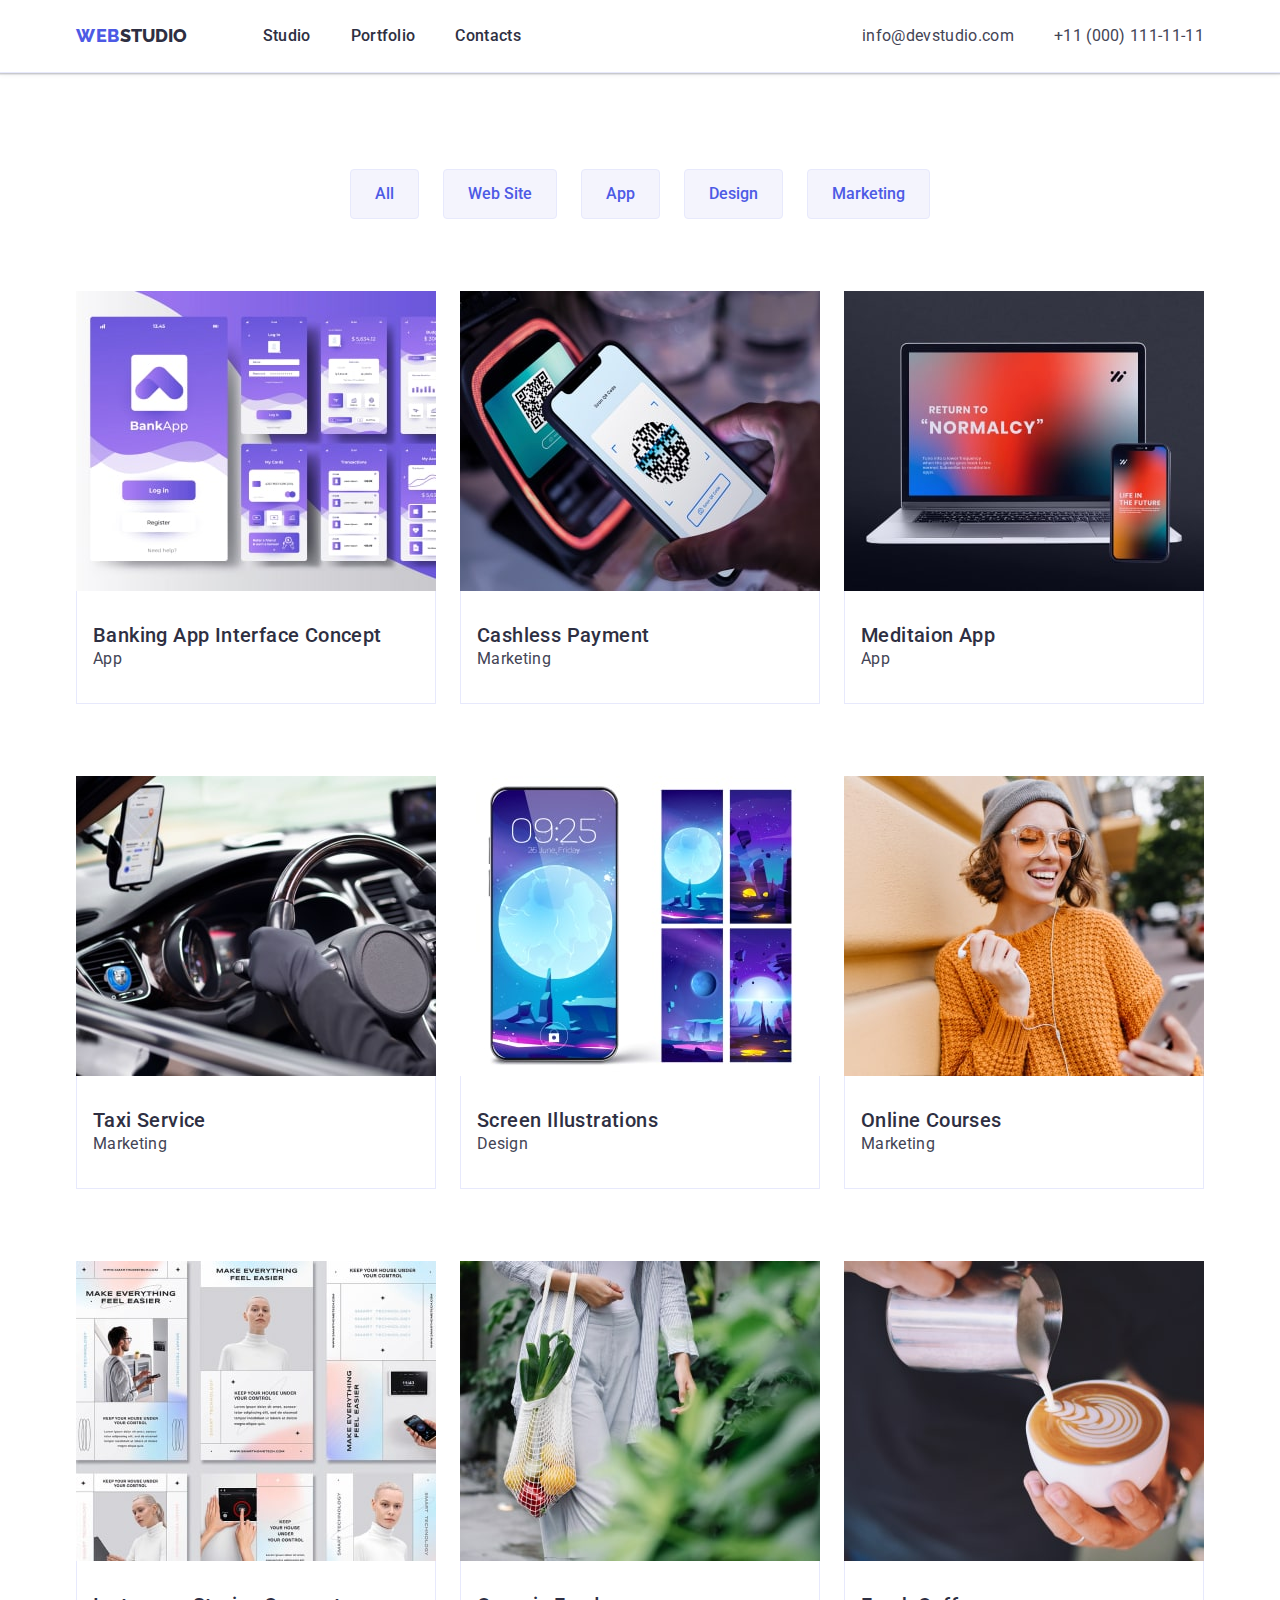
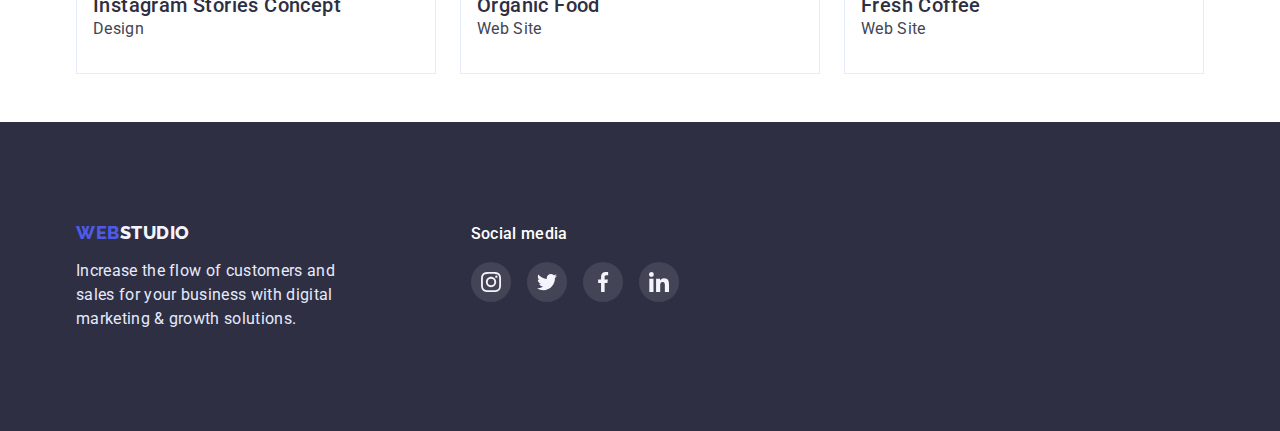
==== portfolio.html @ 8b4f27ac "Initial commit" ====
<!DOCTYPE html>
<html lang="en">
	<head>
		<meta charset="UTF-8" />
		<meta http-equiv="X-UA-Compatible" content="IE=edge" />
		<meta name="viewport" content="width=device-width, initial-scale=1.0" />
		<title>Portfolio</title>
		<link rel="preconnect" href="https://fonts.googleapis.com" />
		<link rel="preconnect" href="https://fonts.gstatic.com" crossorigin />
		<link
			href="https://fonts.googleapis.com/css2?family=Raleway:wght@800&family=Roboto:wght@400;500;700&display=swap"
			rel="stylesheet"
		/>
		<link
			rel="stylesheet"
			href="https://cdnjs.cloudflare.com/ajax/libs/modern-normalize/1.1.0/modern-normalize.css"
			integrity="sha512-Y0MM+V6ymRKN2zStTqzQ227DWhhp4Mzdo6gnlRnuaNCbc+YN/ZH0sBCLTM4M0oSy9c9VKiCvd4Jk44aCLrNS5Q=="
			crossorigin="anonymous"
			referrerpolicy="no-referrer"
		/>
		<link rel="stylesheet" href="./css/styles.css" />
	</head>
	<body>
		<header class="header">
			<div class="container header-container">
				<nav class="header-nav">
					<a href="./index.html" class="header-logo link"><span>Web</span>Studio</a>

					<ul class="header-list list">
						<li class="header-item"><a href="./index.html" class="header-link link">Studio</a></li>
						<li class="header-item"><a href="./portfolio.html" class="header-link link">Portfolio</a></li>
						<li class="header-item"><a href="" class="header-link link">Contacts</a></li>
					</ul>
				</nav>
				<address class="header-adress">
					<ul class="header-list-adress list">
						<li class="header-item-adress"
							><a href="mailto:info@devstudio.com" class="header-link-adress-mail link">info@devstudio.com</a></li
						>
						<li class="header-item-adress"
							><a href="tel:+110001111111" class="header-link-adress-tel link">+11 (000) 111-11-11</a></li
						>
					</ul>
				</address>
			</div>
		</header>
		<main>
			<section class="filter-btns-apps">
				<div class="container">
					<h1 hidden>btns</h1>

					<ul class="filter-btn-list list">
						<li class="filter-btns-item"><button type="button" class="filter-btn btn">All</button></li>
						<li class="filter-btns-item"><button type="button" class="filter-btn btn">Web Site</button></li>
						<li class="filter-btns-item"><button type="button" class="filter-btn btn">App</button></li>
						<li class="filter-btns-item"><button type="button" class="filter-btn btn">Design</button></li>
						<li class="filter-btns-item"><button type="button" class="filter-btn btn">Marketing</button></li>
					</ul>

					<ul class="links-list list">
						<li class="links-item">
							<a href="#" class="link">
								<img src="./images/banking-app.jpg" alt="banking app" width="360" />
								<div class="container-list">
									<h3 class="secondary-links-title">Banking App Interface Concept</h3>
									<p class="links-description">App</p>
								</div>
							</a>
						</li>

						<li class="links-item">
							<a href="#" class="link">
								<img src="./images/payment.jpg" alt="cashless payment" width="360" />
								<div class="container-list">
									<h3 class="secondary-links-title">Cashless Payment</h3>
									<p class="links-description">Marketing</p>
								</div>
							</a>
						</li>

						<li class="links-item">
							<a href="#" class="link">
								<img src="./images/meditatio-app.jpg" alt="meditation app" width="360" />
								<div class="container-list">
									<h3 class="secondary-links-title">Meditaion App</h3>
									<p class="links-description">App</p>
								</div>
							</a>
						</li>

						<li class="links-item">
							<a href="#" class="link">
								<img src="./images/taxi-service.jpg" alt="taxi service" width="360" />
								<div class="container-list">
									<h3 class="secondary-links-title">Taxi Service</h3>
									<p class="links-description">Marketing</p>
								</div>
							</a>
						</li>

						<li class="links-item">
							<a href="#" class="link">
								<img src="./images/screen-illustration.jpg" alt="screen illustration" width="360" />
								<div class="container-list">
									<h3 class="secondary-links-title">Screen Illustrations</h3>
									<p class="links-description">Design</p>
								</div>
							</a>
						</li>

						<li class="links-item">
							<a href="#" class="link">
								<img src="./images/online-courses.jpg" alt="online courses" width="360" />
								<div class="container-list">
									<h3 class="secondary-links-title">Online Courses</h3>
									<p class="links-description">Marketing</p>
								</div>
							</a>
						</li>

						<li class="links-item">
							<a href="#" class="link">
								<img src="./images/instagram-stories-concept.jpg" alt="instagram storiesconcept" width="360" />
								<div class="container-list">
									<h3 class="secondary-links-title">Instagram Stories Concept</h3>
									<p class="links-description">Design</p>
								</div>
							</a>
						</li>

						<li class="links-item">
							<a href="#" class="link">
								<img src="./images/organic-food.jpg" alt="organic food" width="360" />
								<div class="container-list">
									<h3 class="secondary-links-title">Organic Food</h3>
									<p class="links-description">Web Site</p>
								</div>
							</a>
						</li>

						<li class="links-item">
							<a href="#" class="link">
								<img src="./images/fresh-cofee.jpg" alt="cofee" width="360" />
								<div class="container-list">
									<h3 class="secondary-links-title link">Fresh Coffee</h3>
									<p class="links-description">Web Site</p>
								</div>
							</a>
						</li>
					</ul>
				</div>
			</section>
		</main>
		<footer class="footer">
			<div class="container footer-container">
				<div class="footer-first">
					<a href="./index.html" class="footer-link link"><span>Web</span>Studio</a>
					<p class="footer-text">
						Increase the flow of customers and sales for your business with digital marketing & growth solutions.
					</p>
				</div>
				<div class="footer-second">
					<p class="footer-text-2"> Social media </p>
					<ul class="team-social-list-footer list">
						<li class="team-social-item">
							<a href="" class="team-social-link-footer link">
								<svg class="team-social-icon-footer" width="20" height="20">
									<use href="./images/icons.svg.svg#icon-instagram"></use>
								</svg>
							</a>
						</li>
						<li class="team-social-item">
							<a href="" class="team-social-link-footer link">
								<svg class="team-social-icon-footer" width="20" height="20">
									<use href="./images/icons.svg.svg#icon-twitter"></use>
								</svg>
							</a>
						</li>
						<li class="team-social-item">
							<a href="" class="team-social-link-footer link">
								<svg class="team-social-icon-footer" width="20" height="20">
									<use href="./images/icons.svg.svg#icon-facebook"></use>
								</svg>
							</a>
						</li>
						<li class="team-social-item">
							<a href="" class="team-social-link-footer link">
								<svg class="team-social-icon-footer" width="20" height="20">
									<use href="./images/icons.svg.svg#icon-linkedin"></use>
								</svg>
							</a>
						</li>
					</ul>
				</div>
			</div>
		</footer>
	</body>
</html>
---- css/styles.css ----
:root {
	--main-btn-text-color: #4d5ae5;
	--secondary-title-color: #2e2f42;
	--background-btn-color: #404bbf;
	--basic-margin: 24px;
}

body {
	font-family: "Roboto", sans-serif;
	color: #434455;
}
.container {
	max-width: 1158px;
	padding: 0 15px;
	margin: 0 auto;
}
h1,
h2,
h3,
h4,
h5,
h6,
p {
	margin: 0;
}
ul,
ol {
	margin: 0;
	padding: 0;
}
button {
}
.list {
	list-style-type: none;
}
.link {
	text-decoration: none;
}
.btn {
	cursor: pointer;
}

img {
	display: block;
}
/* -----HEADER------ */
.header {
	padding-top: var(--basic-margin);
	padding-bottom: var(--basic-margin);
	border-bottom: 1px solid #e7e9fc;
	box-shadow: 0px 2px 1px rgba(46, 47, 66, 0.08), 0px 1px 1px rgba(46, 47, 66, 0.16), 0px 1px 6px rgba(46, 47, 66, 0.08);
	
	}
.header-nav {
	display: flex;
}
.header-logo {
	font-family: "Raleway", sans-serif;
	font-weight: 800;
	font-size: 18px;
	line-height: 1.33;
	text-transform: uppercase;
	margin-right: 76px;
	color: #2e2f42;
}
.header-logo > span {
	font-family: "Raleway", sans-serif;
	font-weight: 800;
	font-size: 18px;
	line-height: 1.33;
	letter-spacing: 0.03em;
	text-transform: uppercase;
	color: #4d5ae5;
}
.header-list {
	display: flex;
	gap: 40px;
}
.header-link {
	font-weight: 500;
	font-size: 16px;
	line-height: 1.5;
	letter-spacing: 0.02em;
	color: #2e2f42;
}
.header-link:hover,
.header-link:focus {
	color: #404bbf;
}
.header-item {
}
.header-adress {
	margin-left: auto;
}
.header-list-adress {
	font-style: normal;
	display: flex;
	gap: 40px;
}
.header-item-adress {
}
.header-container {
	display: flex;
}
.header-link-adress-mail {
	font-weight: 400;
	font-size: 16px;
	line-height: 1.5;
	letter-spacing: 0.02em;
	width: 153px;
	color: #434455;
}
.header-link-adress-tel {
	font-weight: 400;
	font-size: 16px;
	line-height: 1.5;
	letter-spacing: 0.02em;
	width: 151px;
	color: #434455;
}
.header-link-adress-mail:hover,
.header-link-adress-mail:focus {
	font-weight: 400;
	font-size: 16px;
	line-height: 1.5;
	letter-spacing: 0.02em;
	width: 153px;
	color: var(--background-btn-color);
}
.header-link-adress-tel:hover,
.header-link-adress-tel:focus {
	font-weight: 400;
	font-size: 16px;
	line-height: 1.5;
	letter-spacing: 0.02em;

	width: 151px;
	color: var(--background-btn-color);
}
/* -----HERO----- */
.main {
}
.hero {
	padding-top: 188px;
	padding-bottom: 188px;
	background-image: linear-gradient(rgba(46, 47, 66, 0.7), rgba(46, 47, 66, 0.7)), url(../images/people-office.jpg);
	background-repeat: no-repeat;
	background-position: center;
	background-size: contain;
	margin: 0 auto;
	width: 1440px;
	}

.hero-title {
	font-size: 56px;
	line-height: 1.07;
	text-align: center;
	letter-spacing: 0.02em;
	margin: 0 auto;
	margin-bottom: 48px;
	width: 496px;
	color: #ffffff;
}
.hero-btn {
	font-family: "Roboto", sans-serif;
	font-weight: 500;
	font-size: 16px;
	line-height: 1.5;
	letter-spacing: 0.04em;
	padding: 16px 32px;
	min-width: 169px;
	margin: 0 auto;
	display: block;
	border: #4d5ae5;
	color: #ffffff;
	background: #4d5ae5;
	box-shadow: 0px 4px 4px rgba(0, 0, 0, 0.15);
	border-radius: 4px;
}
.hero-btn:hover,
.hero-btn:focus {
	font-weight: 500;
	font-size: 16px;
	line-height: 1.5;
	letter-spacing: 0.04em;
	color: #ffffff;
	background: var(--background-btn-color);
	box-shadow: 0px 4px 4px rgba(0, 0, 0, 0.15);
	border-radius: 4px;
}

/* ----feauters---- */

.features {
	padding: 120px 0;
}

.fetures-item {
}
.features-link {
	display: flex;
	justify-content: center;
	align-items: center;
	width: 100%;
	height: 67%;
	margin-bottom: 8px;
	border-radius: 4px;
	background: #f4f4fd;
}
.features-list {
	display: flex;
	gap: var(--basic-margin);
}
.features-item {
}
.secondary-features-title {
	font-weight: 500;
	font-size: 20px;
	line-height: 1.2;
	letter-spacing: 0.02em;
	width: 264px;

	margin-bottom: 8px;

	color: var(--secondary-title-color);
}
.title-description {
	font-size: 16px;
	line-height: 1.5;
	letter-spacing: 0.02em;
	width: 264px;

	color: #434455;
}
/* ----our works---- */

.works {
	padding: 120px 0;
}
.works-title {
	font-size: 36px;
	line-height: 1.11;
	text-align: center;
	letter-spacing: 0.02em;
	text-transform: capitalize;
	margin-bottom: 72px;
	color: var(--secondary-title-color);
}
.works-list {
	display: flex;
	gap: var(--basic-margin);
}
.works-item {
}

/* -----team---- */
.container-team {
	padding: 32px 0;
}
.team {
	background: #f4f4fd;
	padding: 120px 0;
}
.team-title {
	font-size: 36px;
	line-height: 1.11;
	text-align: center;
	letter-spacing: 0.02em;
	text-transform: capitalize;
	margin-bottom: 72px;
	color: #2e2f42;
}
.team-list {
	display: flex;
	gap: var(--basic-margin);
}
.team-item {
	background: #ffffff;
	box-shadow: 0px 1px 6px rgba(46, 47, 66, 0.08), 0px 1px 1px rgba(46, 47, 66, 0.16), 0px 2px 1px rgba(46, 47, 66, 0.08);
	border-radius: 0px 0px 4px 4px;
	width: 264px;
}
.secondary-team-title {
	font-weight: 500;
	font-size: 20px;
	line-height: 1.2;
	text-align: center;
	letter-spacing: 0.02em;
	color: var(--secondary-title-color);
}
.team-subtitle {
	font-size: 16px;
	line-height: 1.5;
	text-align: center;
	letter-spacing: 0.02em;
	margin-top: 8px;
	margin-bottom: 8px;
}
.team-social-list {
	display: flex;
	justify-content: center;
	align-items: center;
	gap: 24px;
}
.team-social-item {
	width: 40px;
	height: 40px;
}

.team-social-link:hover,
.team-social-link:focus {
	background: #404bbf;
	border-radius: 50%;
}
.team-social-link {
	display: flex;
	justify-content: center;
	align-items: center;
	width: 100%;
	height: 100%;
	border-radius: 50%;
	background-color: #4d5ae5;
	fill: #f4f4fd;
}
.team-social-icon {
}

/* ----------customers-------------- */
.customer-title {
	font-size: 36px;
	line-height: 1.11;
	text-align: center;
	margin: 0 auto;
	letter-spacing: 0.02em;
	text-transform: capitalize;
	margin-top: 120px;
	margin-bottom: 72px;
	color: #2e2f42;
}
.customer-list {
	display: flex;
	align-items: center;
	gap: 24px;
	margin-bottom: 120px;
}
.customers-item {
	width: 168px;
	height: 88px;
}
.customers-link {
	display: flex;
	align-items: center;
	justify-content: center;
	width: 100%;
	height: 100%;
	border-radius: 4px;
	border: 1px solid #8e8f99;
	fill: #8e8f99;
}

.customers-link:hover,
.customers-link:focus {
	color: #404bbf;
	border-color: #404bbf;
	fill: #404bbf;
}

.customers-logo {
}
/* ----FOOTER--- */
.footer {
	background: #2e2f42;
	padding: 100px 0;
}

.footer-first {
	width: 35%;
}
.footer-link {
	font-family: "Raleway", sans-serif;
	font-style: normal;
	font-weight: 800;
	font-size: 18px;
	line-height: 1.17;
	display: flex;
	letter-spacing: 0.03em;
	text-transform: uppercase;
	margin-bottom: 16px;
	color: #f4f4fd;
}
.footer-link > span {
	font-family: "Raleway", sans-serif;
	font-weight: 800;
	font-size: 18px;
	line-height: 1.17;
	display: flex;
	letter-spacing: 0.03em;
	text-transform: uppercase;
	color: #4d5ae5;
}

.footer-text {
	font-weight: 400;
	font-size: 16px;
	line-height: 1.5;
	letter-spacing: 0.02em;
	width: 264px;
	color: #e7e9fc;
}
.footer-container {
	display: flex;
}

.footer-second {
	width: 65%;
}
.footer-text-2 {
	font-weight: 500;
	font-size: 16px;
	line-height: 1.5;
	letter-spacing: 0.02em;
	color: #ffffff;
	margin-bottom: 16px;
}

.team-social-list-footer {
	display: flex;
	align-items: center;
	gap: 16px;
}

.team-social-item {
}
.team-social-link-footer {
	display: flex;
	justify-content: center;
	align-items: center;
	width: 100%;
	height: 100%;
	border-radius: 50%;
	background-color: #434455;
	gap: 16px;
	fill: #f4f4fd;
}
.team-social-link-footer:hover,
.team-social-link-footer:focus {
	background-color: #31d0aa;
}
.team-social-icon-footer {
}
/*------------------------------------------------PORTFOLIO------------------------------------------------ */
.filter-btn-list {
	display: flex;
	justify-content: center;
	padding-top: 96px;
	padding-bottom: 72px;
	gap: var(--basic-margin);
}

.filter-btn {
	font-family: "Roboto", sans-serif;
	font-style: normal;
	font-weight: 500;
	font-size: 16px;
	line-height: 24px;
	padding: 12px 24px;
	border-radius: 4px;
	background: #f4f4fd;
	border: 1px solid #e7e9fc;
	color: var(--main-btn-text-color);
}
.filter-btn:hover,
.filter-btn:focus {
	border: 1px solid #404bbf;
	color: #ffffff;
	background: var(--background-btn-color);
	box-shadow: 0px 3px 1px rgba(0, 0, 0, 0.1), 0px 2px 1px rgba(0, 0, 0, 0.08), 0px 2px 2px rgba(0, 0, 0, 0.12);
}
/* --------links,apps-------- */
.filter-btns-apps {
	margin-bottom: 0;
}
.container-list {
	padding-top: 32px;
	padding-bottom: 32px;
	padding-left: 16px;
	border-bottom: 1px solid #e7e9fc;
	border-left: 1px solid #e7e9fc;
	border-right: 1px solid #e7e9fc;
}
.links-list {
	display: flex;
	flex-wrap: wrap;
	gap: var(--basic-margin);
}
.links-item {
	margin-bottom: 48px;
}

.links-item:hover,
.links-item:focus {
	box-shadow: 0px 1px 6px rgba(46, 47, 66, 0.08), 0px 1px 1px rgba(46, 47, 66, 0.16), 0px 2px 1px rgba(46, 47, 66, 0.08);
}

.links-effects {
}
.secondary-links-title {
	font-weight: 500;
	font-size: 20px;
	line-height: 1.2;
	letter-spacing: 0.02em;
	color: var(--secondary-title-color);
}
.links-description {
	font-size: 16px;
	line-height: 1.5;
	letter-spacing: 0.02em;
	color: #434455;
}

/* .team-social-list {
	display: flex;
	justify-content: center;
	gap: 10px;
}
.team-social-item {
	width: 40px;
	height: 40px;
}
.team-social-link {
	display: flex;
	justify-content: center;
	align-items: center;
	width: 100%;
	height: 100%;
	border-radius: 50%;
	background-color: #4d5ae5;
} */
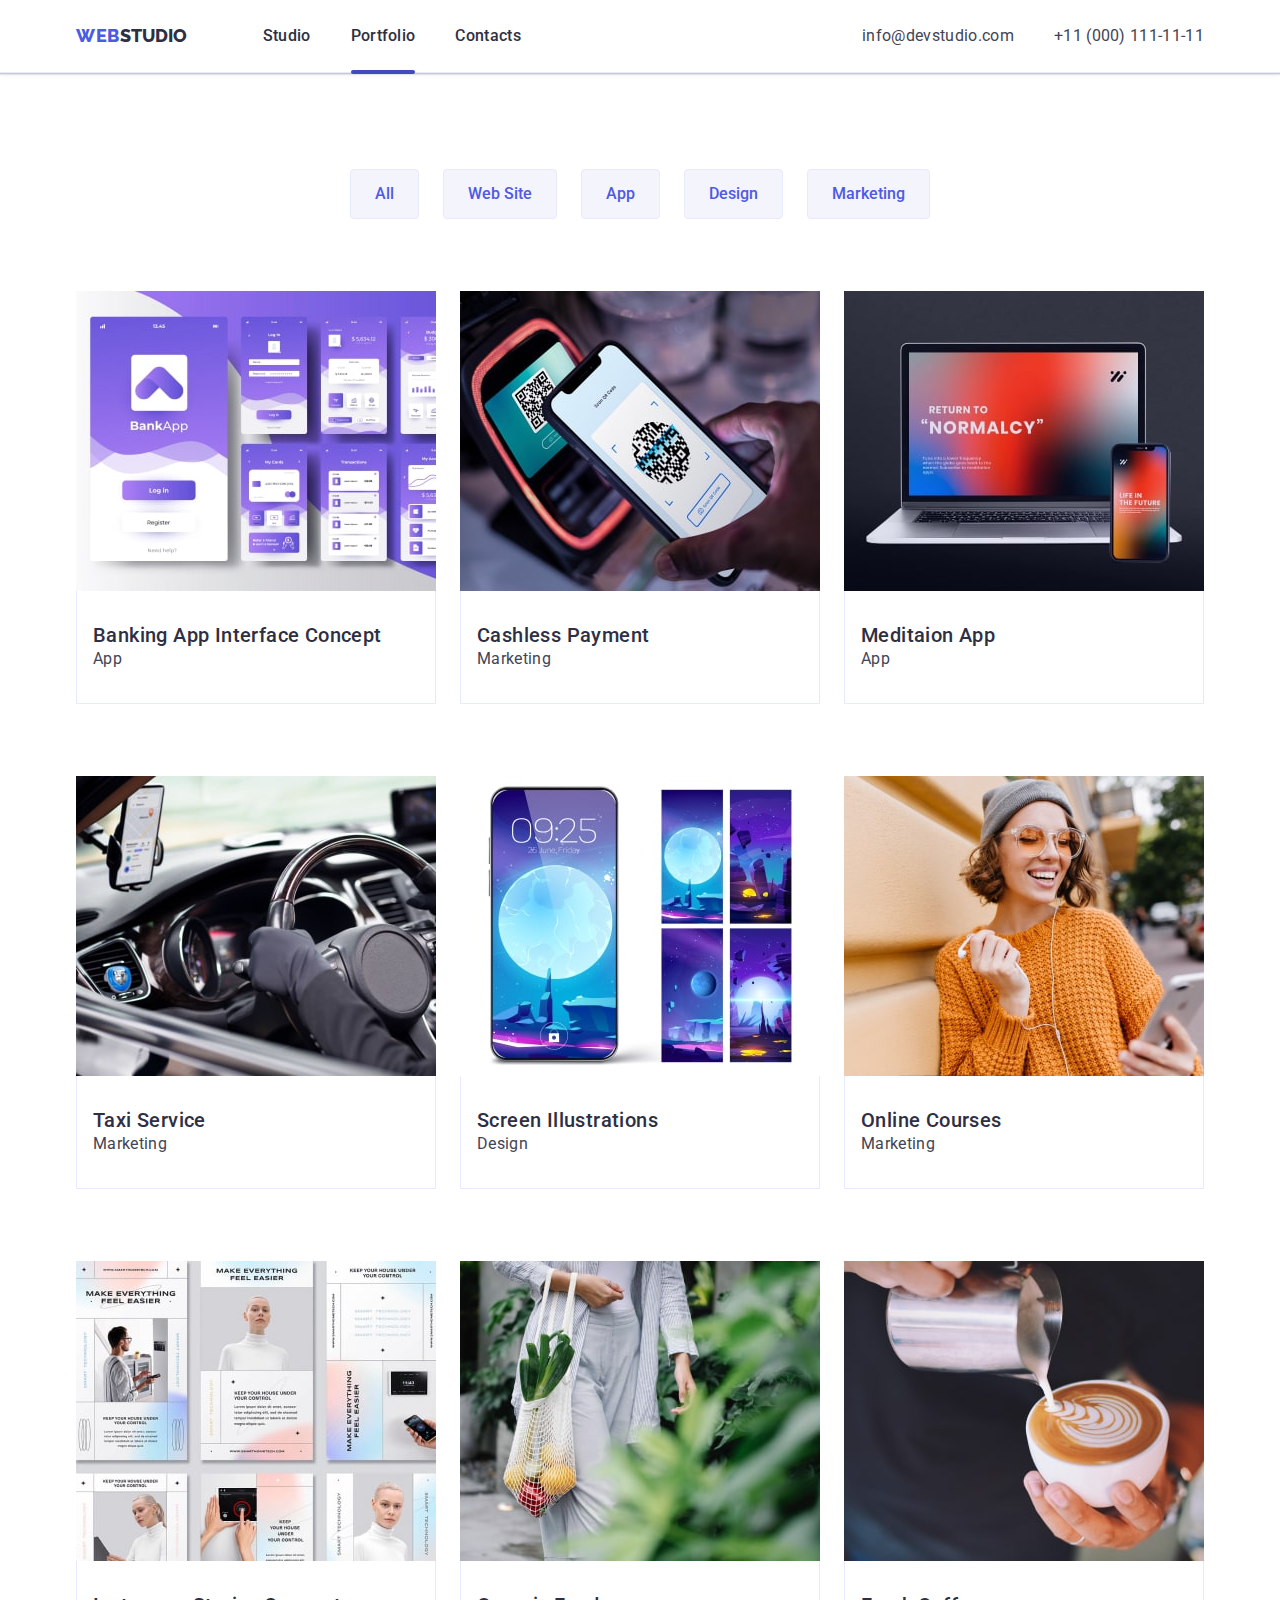
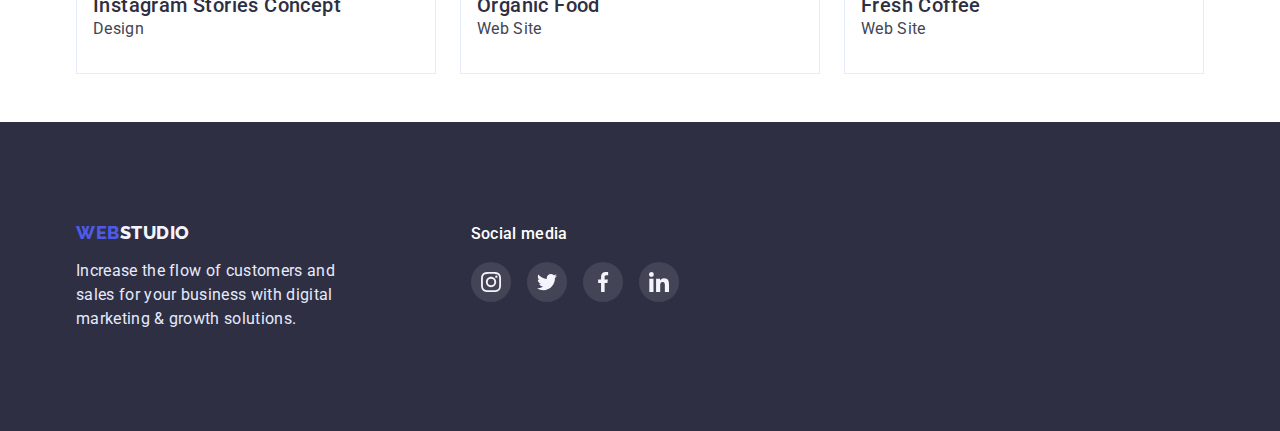
==== commit 044126b8: "starts" ====
--- a/portfolio.html
+++ b/portfolio.html
@@ -28,7 +28,7 @@
 
 					<ul class="header-list list">
 						<li class="header-item"><a href="./index.html" class="header-link link">Studio</a></li>
-						<li class="header-item"><a href="./portfolio.html" class="header-link link">Portfolio</a></li>
+						<li class="header-item"><a href="./portfolio.html" class="header-link link active">Portfolio</a></li>
 						<li class="header-item"><a href="" class="header-link link">Contacts</a></li>
 					</ul>
 				</nav>
--- a/css/styles.css
+++ b/css/styles.css
@@ -49,8 +49,7 @@
 	padding-bottom: var(--basic-margin);
 	border-bottom: 1px solid #e7e9fc;
 	box-shadow: 0px 2px 1px rgba(46, 47, 66, 0.08), 0px 1px 1px rgba(46, 47, 66, 0.16), 0px 1px 6px rgba(46, 47, 66, 0.08);
-	
-	}
+}
 .header-nav {
 	display: flex;
 }
@@ -82,11 +81,26 @@
 	line-height: 1.5;
 	letter-spacing: 0.02em;
 	color: #2e2f42;
+	position: relative;
+	transition-property: color;
+	transition-duration: 250ms;
+	transition-timing-function: cubic-bezier(0.4, 0, 0.2, 1);
 }
 .header-link:hover,
 .header-link:focus {
 	color: #404bbf;
 }
+
+.header-link.active::after {
+	content: "";
+	width: 100%;
+	height: 4px;
+	background-color: #404bbf;
+	border-radius: 2px;
+	position: absolute;
+	left: 0px;
+	top: 44px;
+}
 .header-item {
 }
 .header-adress {
@@ -109,6 +123,9 @@
 	letter-spacing: 0.02em;
 	width: 153px;
 	color: #434455;
+	transition-property: color;
+	transition-duration: 250ms;
+	transition-timing-function: cubic-bezier(0.4, 0, 0.2, 1);
 }
 .header-link-adress-tel {
 	font-weight: 400;
@@ -117,6 +134,9 @@
 	letter-spacing: 0.02em;
 	width: 151px;
 	color: #434455;
+	transition-property: color;
+	transition-duration: 250ms;
+	transition-timing-function: cubic-bezier(0.4, 0, 0.2, 1);
 }
 .header-link-adress-mail:hover,
 .header-link-adress-mail:focus {
@@ -148,8 +168,8 @@
 	background-position: center;
 	background-size: contain;
 	margin: 0 auto;
-	width: 1440px;
-	}
+	max-width: 1440px;
+}
 
 .hero-title {
 	font-size: 56px;
@@ -176,6 +196,9 @@
 	background: #4d5ae5;
 	box-shadow: 0px 4px 4px rgba(0, 0, 0, 0.15);
 	border-radius: 4px;
+	transition-property: background, border-radius, box-shadow;
+	transition-duration: 250ms;
+	transition-timing-function: cubic-bezier(0.4, 0, 0.2, 1);
 }
 .hero-btn:hover,
 .hero-btn:focus {
@@ -202,7 +225,7 @@
 	justify-content: center;
 	align-items: center;
 	width: 100%;
-	height: 67%;
+	height: 112px;
 	margin-bottom: 8px;
 	border-radius: 4px;
 	background: #f4f4fd;
@@ -219,9 +242,7 @@
 	line-height: 1.2;
 	letter-spacing: 0.02em;
 	width: 264px;
-
 	margin-bottom: 8px;
-
 	color: var(--secondary-title-color);
 }
 .title-description {
@@ -307,11 +328,6 @@
 	height: 40px;
 }
 
-.team-social-link:hover,
-.team-social-link:focus {
-	background: #404bbf;
-	border-radius: 50%;
-}
 .team-social-link {
 	display: flex;
 	justify-content: center;
@@ -321,6 +337,15 @@
 	border-radius: 50%;
 	background-color: #4d5ae5;
 	fill: #f4f4fd;
+	transition-property: background, border-radius;
+	transition-duration: 250ms;
+	transition-timing-function: cubic-bezier(0.4, 0, 0.2, 1);
+}
+
+.team-social-link:hover,
+.team-social-link:focus {
+	background: #404bbf;
+	border-radius: 50%;
 }
 .team-social-icon {
 }
@@ -356,6 +381,9 @@
 	border-radius: 4px;
 	border: 1px solid #8e8f99;
 	fill: #8e8f99;
+	transition-property: color, border-color, fill;
+	transition-duration: 250ms;
+	transition-timing-function: cubic-bezier(0.4, 0, 0.2, 1);
 }
 
 .customers-link:hover,
@@ -441,6 +469,9 @@
 	background-color: #434455;
 	gap: 16px;
 	fill: #f4f4fd;
+	transition-property: background-color;
+	transition-duration: 250ms;
+	transition-timing-function: cubic-bezier(0.4, 0, 0.2, 1);
 }
 .team-social-link-footer:hover,
 .team-social-link-footer:focus {
@@ -468,6 +499,9 @@
 	background: #f4f4fd;
 	border: 1px solid #e7e9fc;
 	color: var(--main-btn-text-color);
+	transition-property: color, background, box-shadow;
+	transition-duration: 250ms;
+	transition-timing-function: cubic-bezier(0.4, 0, 0.2, 1);
 }
 .filter-btn:hover,
 .filter-btn:focus {
@@ -475,6 +509,7 @@
 	color: #ffffff;
 	background: var(--background-btn-color);
 	box-shadow: 0px 3px 1px rgba(0, 0, 0, 0.1), 0px 2px 1px rgba(0, 0, 0, 0.08), 0px 2px 2px rgba(0, 0, 0, 0.12);
+	
 }
 /* --------links,apps-------- */
 .filter-btns-apps {
@@ -495,6 +530,9 @@
 }
 .links-item {
 	margin-bottom: 48px;
+	transition-property: box-shadow;
+	transition-duration: 250ms;
+	transition-timing-function: cubic-bezier(0.4, 0, 0.2, 1);
 }
 
 .links-item:hover,
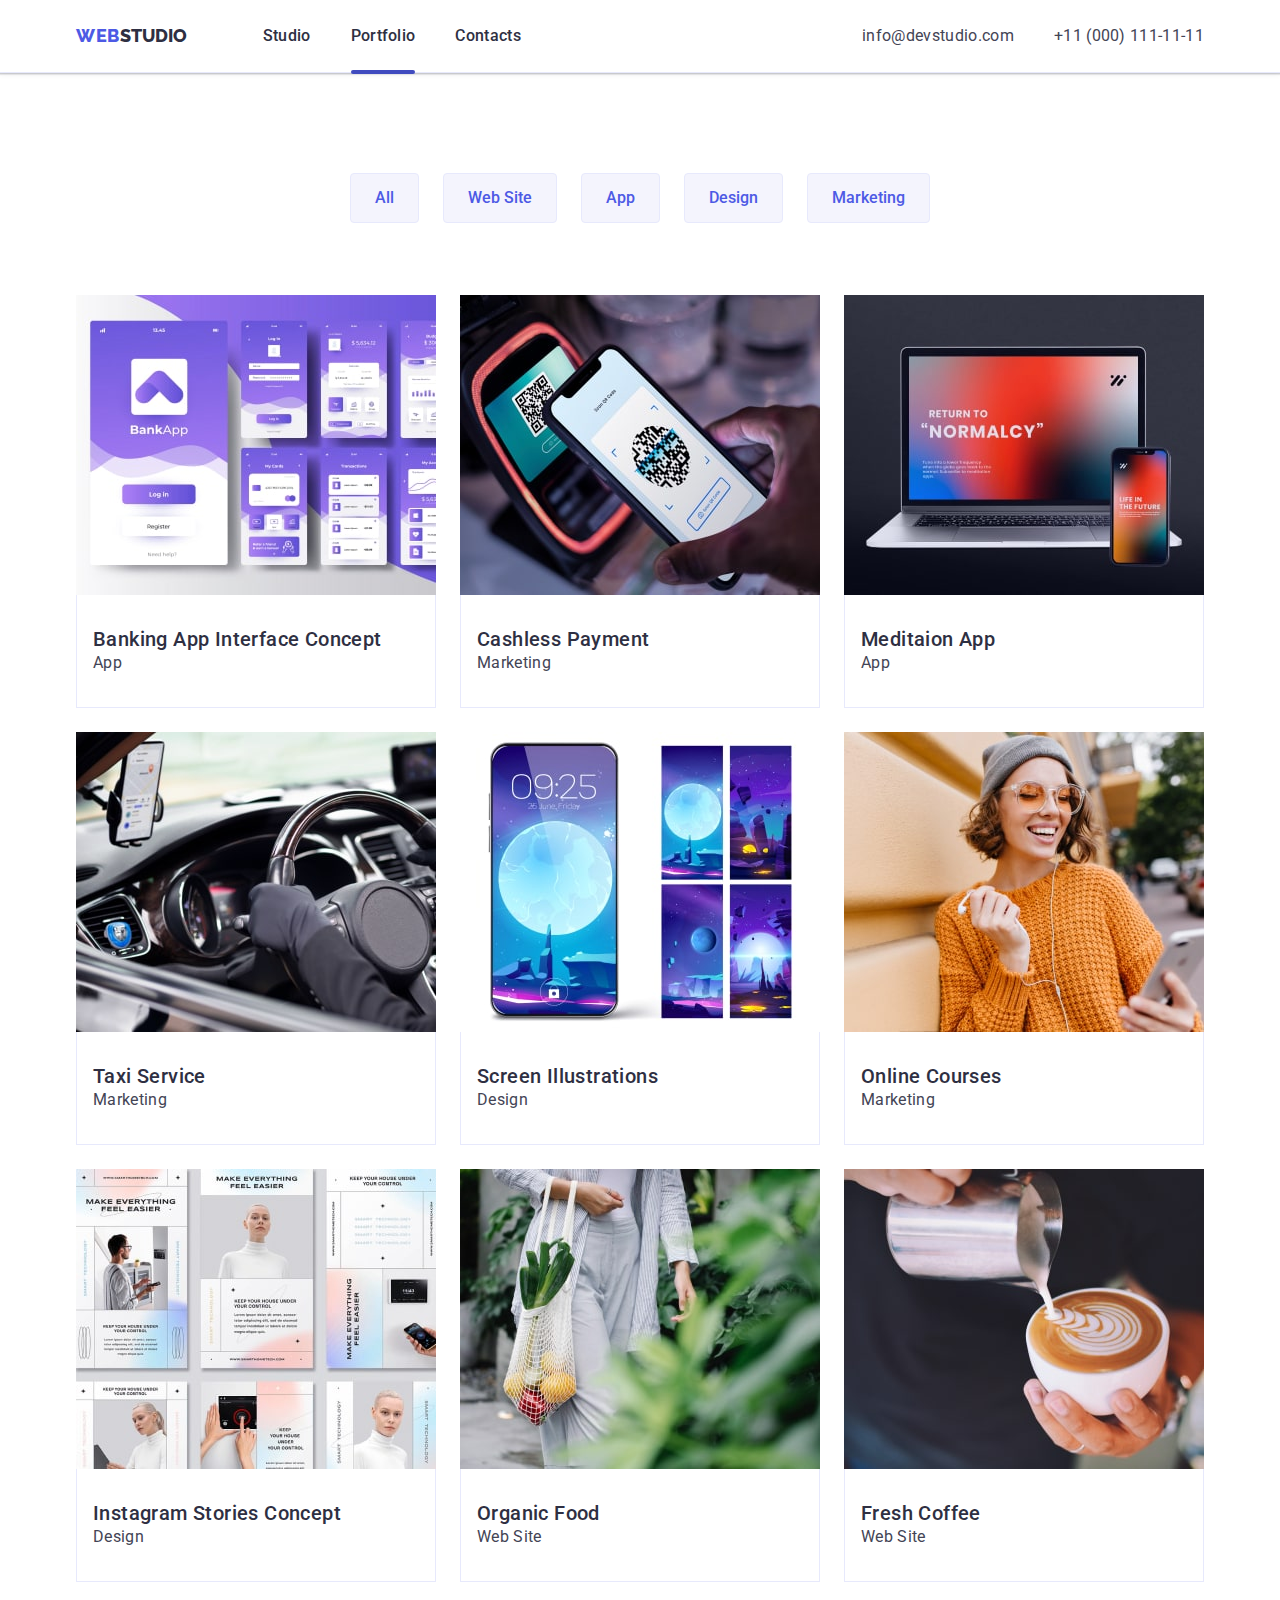
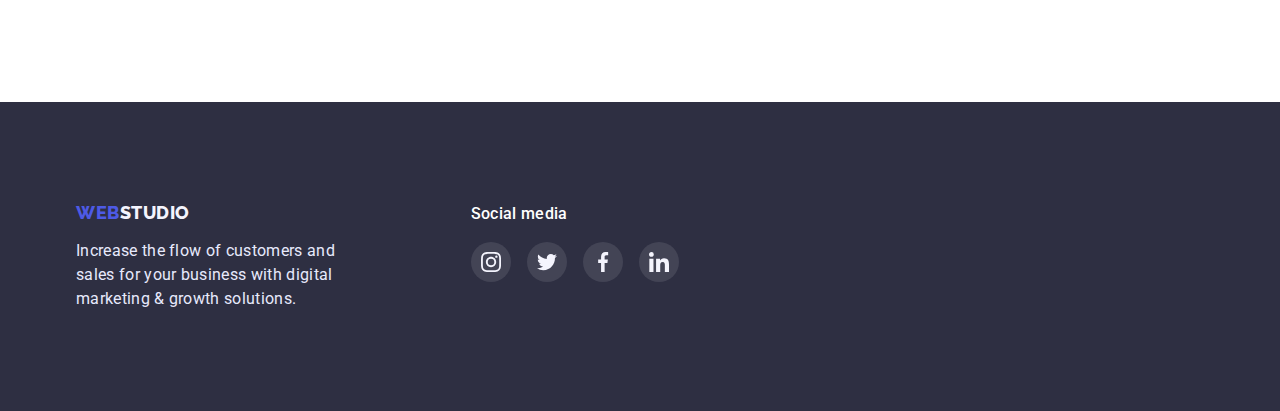
==== commit 89c61903: "start project" ====
--- a/portfolio.html
+++ b/portfolio.html
@@ -59,8 +59,14 @@
 
 					<ul class="links-list list">
 						<li class="links-item">
-							<a href="#" class="link">
+							<a href="#" class="links-list-wrap link">
+								<div class="filter-top-wrap">
 								<img src="./images/banking-app.jpg" alt="banking app" width="360" />
+								<p class="filter-discription"
+									>14 Stylish and User-Friendly App Design Concepts · Task Manager App · Calorie Tracker App · Exotic
+									Fruit Ecommerce App · Cloud Storage App</p
+								>
+							</div>
 								<div class="container-list">
 									<h3 class="secondary-links-title">Banking App Interface Concept</h3>
 									<p class="links-description">App</p>
@@ -69,8 +75,14 @@
 						</li>
 
 						<li class="links-item">
-							<a href="#" class="link">
+							<a href="#" class="links-list-wrap link">
+								<div class="filter-top-wrap">
 								<img src="./images/payment.jpg" alt="cashless payment" width="360" />
+								<p class="filter-discription"
+									>14 Stylish and User-Friendly App Design Concepts · Task Manager App · Calorie Tracker App · Exotic
+									Fruit Ecommerce App · Cloud Storage App</p
+								>
+							</div>
 								<div class="container-list">
 									<h3 class="secondary-links-title">Cashless Payment</h3>
 									<p class="links-description">Marketing</p>
@@ -79,8 +91,14 @@
 						</li>
 
 						<li class="links-item">
-							<a href="#" class="link">
+							<a href="#" class="links-list-wrap link">
+								<div class="filter-top-wrap">
 								<img src="./images/meditatio-app.jpg" alt="meditation app" width="360" />
+								<p class="filter-discription"
+									>14 Stylish and User-Friendly App Design Concepts · Task Manager App · Calorie Tracker App · Exotic
+									Fruit Ecommerce App · Cloud Storage App</p
+								>
+							</div>
 								<div class="container-list">
 									<h3 class="secondary-links-title">Meditaion App</h3>
 									<p class="links-description">App</p>
@@ -89,8 +107,14 @@
 						</li>
 
 						<li class="links-item">
-							<a href="#" class="link">
+							<a href="#" class="links-list-wrap link">
+								<div class="filter-top-wrap">
 								<img src="./images/taxi-service.jpg" alt="taxi service" width="360" />
+								<p class="filter-discription"
+									>14 Stylish and User-Friendly App Design Concepts · Task Manager App · Calorie Tracker App · Exotic
+									Fruit Ecommerce App · Cloud Storage App</p
+								>
+							</div>
 								<div class="container-list">
 									<h3 class="secondary-links-title">Taxi Service</h3>
 									<p class="links-description">Marketing</p>
@@ -99,8 +123,14 @@
 						</li>
 
 						<li class="links-item">
-							<a href="#" class="link">
+							<a href="#" class="links-list-wrap link">
+								<div class="filter-top-wrap">
 								<img src="./images/screen-illustration.jpg" alt="screen illustration" width="360" />
+								<p class="filter-discription"
+									>14 Stylish and User-Friendly App Design Concepts · Task Manager App · Calorie Tracker App · Exotic
+									Fruit Ecommerce App · Cloud Storage App</p
+								>
+							</div>
 								<div class="container-list">
 									<h3 class="secondary-links-title">Screen Illustrations</h3>
 									<p class="links-description">Design</p>
@@ -109,8 +139,14 @@
 						</li>
 
 						<li class="links-item">
-							<a href="#" class="link">
+							<a href="#" class="links-list-wrap link">
+								<div class="filter-top-wrap">
 								<img src="./images/online-courses.jpg" alt="online courses" width="360" />
+								<p class="filter-discription"
+									>14 Stylish and User-Friendly App Design Concepts · Task Manager App · Calorie Tracker App · Exotic
+									Fruit Ecommerce App · Cloud Storage App</p
+								>
+							</div>
 								<div class="container-list">
 									<h3 class="secondary-links-title">Online Courses</h3>
 									<p class="links-description">Marketing</p>
@@ -119,8 +155,14 @@
 						</li>
 
 						<li class="links-item">
-							<a href="#" class="link">
+							<a href="#" class="links-list-wrap link">
+								<div class="filter-top-wrap">
 								<img src="./images/instagram-stories-concept.jpg" alt="instagram storiesconcept" width="360" />
+								<p class="filter-discription"
+									>14 Stylish and User-Friendly App Design Concepts · Task Manager App · Calorie Tracker App · Exotic
+									Fruit Ecommerce App · Cloud Storage App</p
+								>
+							</div>
 								<div class="container-list">
 									<h3 class="secondary-links-title">Instagram Stories Concept</h3>
 									<p class="links-description">Design</p>
@@ -129,8 +171,14 @@
 						</li>
 
 						<li class="links-item">
-							<a href="#" class="link">
+							<a href="#" class="links-list-wrap link">
+								<div class="filter-top-wrap">
 								<img src="./images/organic-food.jpg" alt="organic food" width="360" />
+								<p class="filter-discription"
+									>14 Stylish and User-Friendly App Design Concepts · Task Manager App · Calorie Tracker App · Exotic
+									Fruit Ecommerce App · Cloud Storage App</p
+								>
+							</div>
 								<div class="container-list">
 									<h3 class="secondary-links-title">Organic Food</h3>
 									<p class="links-description">Web Site</p>
@@ -139,8 +187,14 @@
 						</li>
 
 						<li class="links-item">
-							<a href="#" class="link">
+							<a href="#" class="links-list-wrap link">
+								<div class="filter-top-wrap">
 								<img src="./images/fresh-cofee.jpg" alt="cofee" width="360" />
+								<p class="filter-discription"
+									>14 Stylish and User-Friendly App Design Concepts · Task Manager App · Calorie Tracker App · Exotic
+									Fruit Ecommerce App · Cloud Storage App</p
+								>
+							</div>
 								<div class="container-list">
 									<h3 class="secondary-links-title link">Fresh Coffee</h3>
 									<p class="links-description">Web Site</p>
--- a/css/styles.css
+++ b/css/styles.css
@@ -345,12 +345,14 @@
 .team-social-link:hover,
 .team-social-link:focus {
 	background: #404bbf;
-	border-radius: 50%;
 }
 .team-social-icon {
 }
 
 /* ----------customers-------------- */
+.customers {
+	padding: 120px 0;
+}
 .customer-title {
 	font-size: 36px;
 	line-height: 1.11;
@@ -358,7 +360,6 @@
 	margin: 0 auto;
 	letter-spacing: 0.02em;
 	text-transform: capitalize;
-	margin-top: 120px;
 	margin-bottom: 72px;
 	color: #2e2f42;
 }
@@ -366,7 +367,6 @@
 	display: flex;
 	align-items: center;
 	gap: 24px;
-	margin-bottom: 120px;
 }
 .customers-item {
 	width: 168px;
@@ -381,14 +381,13 @@
 	border-radius: 4px;
 	border: 1px solid #8e8f99;
 	fill: #8e8f99;
-	transition-property: color, border-color, fill;
+	transition-property: border-color, fill;
 	transition-duration: 250ms;
 	transition-timing-function: cubic-bezier(0.4, 0, 0.2, 1);
 }
 
 .customers-link:hover,
 .customers-link:focus {
-	color: #404bbf;
 	border-color: #404bbf;
 	fill: #404bbf;
 }
@@ -483,17 +482,14 @@
 .filter-btn-list {
 	display: flex;
 	justify-content: center;
-	padding-top: 96px;
-	padding-bottom: 72px;
 	gap: var(--basic-margin);
+	margin-bottom: 72px;
 }
 
 .filter-btn {
-	font-family: "Roboto", sans-serif;
-	font-style: normal;
-	font-weight: 500;
-	font-size: 16px;
-	line-height: 24px;
+	font-weight: 500;
+	font-size: 16px;
+	line-height: 1.5;
 	padding: 12px 24px;
 	border-radius: 4px;
 	background: #f4f4fd;
@@ -509,12 +505,13 @@
 	color: #ffffff;
 	background: var(--background-btn-color);
 	box-shadow: 0px 3px 1px rgba(0, 0, 0, 0.1), 0px 2px 1px rgba(0, 0, 0, 0.08), 0px 2px 2px rgba(0, 0, 0, 0.12);
-	
 }
 /* --------links,apps-------- */
 .filter-btns-apps {
-	margin-bottom: 0;
-}
+	padding-bottom: 120px;
+	padding-top: 100px;
+}
+
 .container-list {
 	padding-top: 32px;
 	padding-bottom: 32px;
@@ -527,17 +524,46 @@
 	display: flex;
 	flex-wrap: wrap;
 	gap: var(--basic-margin);
+	
 }
 .links-item {
-	margin-bottom: 48px;
+	row-gap: 48px;
 	transition-property: box-shadow;
 	transition-duration: 250ms;
 	transition-timing-function: cubic-bezier(0.4, 0, 0.2, 1);
 }
 
-.links-item:hover,
-.links-item:focus {
+.links-item:hover .filter-discription,
+.links-item:focus .filter-discription {
 	box-shadow: 0px 1px 6px rgba(46, 47, 66, 0.08), 0px 1px 1px rgba(46, 47, 66, 0.16), 0px 2px 1px rgba(46, 47, 66, 0.08);
+	transform: translateY(0%);
+	}
+
+.filter-discription {
+	position: absolute;
+	top: 0;
+	left: 0;
+	font-weight: 400;
+	font-size: 16px;
+	line-height: 1.5;
+	letter-spacing: 0.02em;
+	color: #f4f4fd;
+	width: 100%;
+	height: 100%;
+	padding: 0 32px;
+	padding-top: 40px;
+	padding-bottom: 164px;
+	background: #4d5ae5;
+	transform: translateY(100%);
+	transition-property: transform, box-shadow;
+	transition-duration: 250ms;
+	transition-timing-function: cubic-bezier(0.4, 0, 0.2, 1);
+	overflow: auto;
+}
+
+.filter-top-wrap {
+	position: relative;
+	overflow: hidden;
 }
 
 .links-effects {
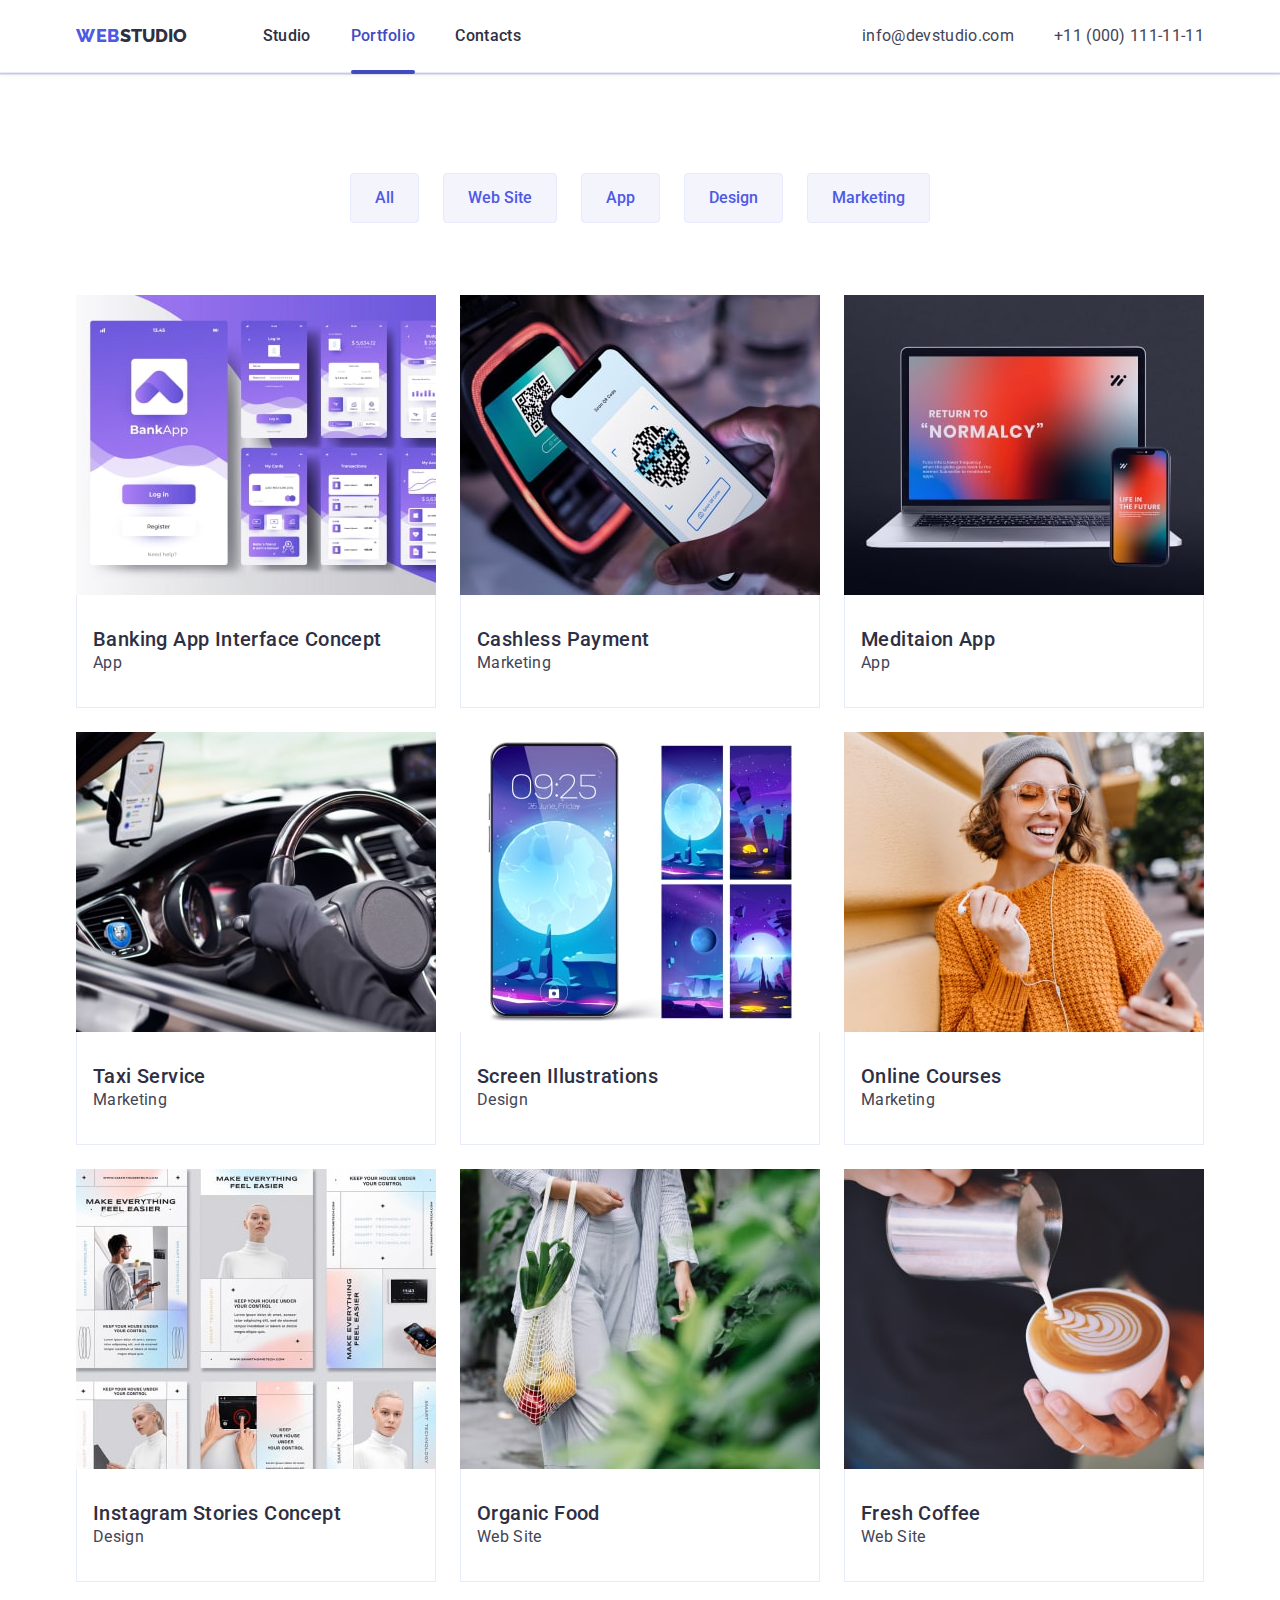
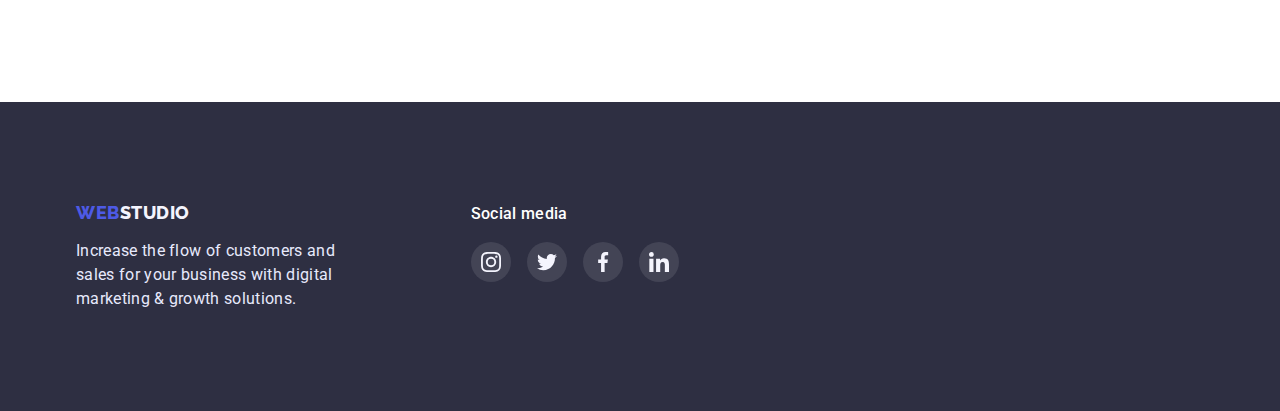
==== commit 0c27b3c4: "end css" ====
--- a/portfolio.html
+++ b/portfolio.html
@@ -28,7 +28,7 @@
 
 					<ul class="header-list list">
 						<li class="header-item"><a href="./index.html" class="header-link link">Studio</a></li>
-						<li class="header-item"><a href="./portfolio.html" class="header-link link active">Portfolio</a></li>
+						<li class="header-item"><a href="./portfolio.html" class="header-link-portfolio link active">Portfolio</a></li>
 						<li class="header-item"><a href="" class="header-link link">Contacts</a></li>
 					</ul>
 				</nav>
@@ -62,7 +62,7 @@
 							<a href="#" class="links-list-wrap link">
 								<div class="filter-top-wrap">
 								<img src="./images/banking-app.jpg" alt="banking app" width="360" />
-								<p class="filter-discription"
+								<p class="filter-description"
 									>14 Stylish and User-Friendly App Design Concepts · Task Manager App · Calorie Tracker App · Exotic
 									Fruit Ecommerce App · Cloud Storage App</p
 								>
@@ -78,7 +78,7 @@
 							<a href="#" class="links-list-wrap link">
 								<div class="filter-top-wrap">
 								<img src="./images/payment.jpg" alt="cashless payment" width="360" />
-								<p class="filter-discription"
+								<p class="filter-description"
 									>14 Stylish and User-Friendly App Design Concepts · Task Manager App · Calorie Tracker App · Exotic
 									Fruit Ecommerce App · Cloud Storage App</p
 								>
@@ -94,7 +94,7 @@
 							<a href="#" class="links-list-wrap link">
 								<div class="filter-top-wrap">
 								<img src="./images/meditatio-app.jpg" alt="meditation app" width="360" />
-								<p class="filter-discription"
+								<p class="filter-description"
 									>14 Stylish and User-Friendly App Design Concepts · Task Manager App · Calorie Tracker App · Exotic
 									Fruit Ecommerce App · Cloud Storage App</p
 								>
@@ -110,7 +110,7 @@
 							<a href="#" class="links-list-wrap link">
 								<div class="filter-top-wrap">
 								<img src="./images/taxi-service.jpg" alt="taxi service" width="360" />
-								<p class="filter-discription"
+								<p class="filter-description"
 									>14 Stylish and User-Friendly App Design Concepts · Task Manager App · Calorie Tracker App · Exotic
 									Fruit Ecommerce App · Cloud Storage App</p
 								>
@@ -126,7 +126,7 @@
 							<a href="#" class="links-list-wrap link">
 								<div class="filter-top-wrap">
 								<img src="./images/screen-illustration.jpg" alt="screen illustration" width="360" />
-								<p class="filter-discription"
+								<p class="filter-description"
 									>14 Stylish and User-Friendly App Design Concepts · Task Manager App · Calorie Tracker App · Exotic
 									Fruit Ecommerce App · Cloud Storage App</p
 								>
@@ -142,7 +142,7 @@
 							<a href="#" class="links-list-wrap link">
 								<div class="filter-top-wrap">
 								<img src="./images/online-courses.jpg" alt="online courses" width="360" />
-								<p class="filter-discription"
+								<p class="filter-description"
 									>14 Stylish and User-Friendly App Design Concepts · Task Manager App · Calorie Tracker App · Exotic
 									Fruit Ecommerce App · Cloud Storage App</p
 								>
@@ -158,7 +158,7 @@
 							<a href="#" class="links-list-wrap link">
 								<div class="filter-top-wrap">
 								<img src="./images/instagram-stories-concept.jpg" alt="instagram storiesconcept" width="360" />
-								<p class="filter-discription"
+								<p class="filter-description"
 									>14 Stylish and User-Friendly App Design Concepts · Task Manager App · Calorie Tracker App · Exotic
 									Fruit Ecommerce App · Cloud Storage App</p
 								>
@@ -174,7 +174,7 @@
 							<a href="#" class="links-list-wrap link">
 								<div class="filter-top-wrap">
 								<img src="./images/organic-food.jpg" alt="organic food" width="360" />
-								<p class="filter-discription"
+								<p class="filter-description"
 									>14 Stylish and User-Friendly App Design Concepts · Task Manager App · Calorie Tracker App · Exotic
 									Fruit Ecommerce App · Cloud Storage App</p
 								>
@@ -190,7 +190,7 @@
 							<a href="#" class="links-list-wrap link">
 								<div class="filter-top-wrap">
 								<img src="./images/fresh-cofee.jpg" alt="cofee" width="360" />
-								<p class="filter-discription"
+								<p class="filter-description"
 									>14 Stylish and User-Friendly App Design Concepts · Task Manager App · Calorie Tracker App · Exotic
 									Fruit Ecommerce App · Cloud Storage App</p
 								>
--- a/css/styles.css
+++ b/css/styles.css
@@ -75,6 +75,7 @@
 	display: flex;
 	gap: 40px;
 }
+
 .header-link {
 	font-weight: 500;
 	font-size: 16px;
@@ -86,12 +87,36 @@
 	transition-duration: 250ms;
 	transition-timing-function: cubic-bezier(0.4, 0, 0.2, 1);
 }
+
+.header-link-studio {
+	font-weight: 500;
+	font-size: 16px;
+	line-height: 1.5;
+	letter-spacing: 0.02em;
+	color: #404bbf;
+	position: relative;
+	transition-property: color;
+	transition-duration: 250ms;
+	transition-timing-function: cubic-bezier(0.4, 0, 0.2, 1);
+}
+
+.header-link-portfolio {
+	font-weight: 500;
+	font-size: 16px;
+	line-height: 1.5;
+	letter-spacing: 0.02em;
+	color: #404bbf;
+	position: relative;
+	transition-property: color;
+	transition-duration: 250ms;
+	transition-timing-function: cubic-bezier(0.4, 0, 0.2, 1);
+}
 .header-link:hover,
 .header-link:focus {
 	color: #404bbf;
 }
 
-.header-link.active::after {
+.header-link-studio.active::after {
 	content: "";
 	width: 100%;
 	height: 4px;
@@ -101,6 +126,18 @@
 	left: 0px;
 	top: 44px;
 }
+
+.header-link-portfolio.active::after {
+	content: "";
+	width: 100%;
+	height: 4px;
+	background-color: #404bbf;
+	border-radius: 2px;
+	position: absolute;
+	left: 0px;
+	top: 44px;
+}
+
 .header-item {
 }
 .header-adress {
@@ -121,7 +158,6 @@
 	font-size: 16px;
 	line-height: 1.5;
 	letter-spacing: 0.02em;
-	width: 153px;
 	color: #434455;
 	transition-property: color;
 	transition-duration: 250ms;
@@ -132,7 +168,6 @@
 	font-size: 16px;
 	line-height: 1.5;
 	letter-spacing: 0.02em;
-	width: 151px;
 	color: #434455;
 	transition-property: color;
 	transition-duration: 250ms;
@@ -144,7 +179,6 @@
 	font-size: 16px;
 	line-height: 1.5;
 	letter-spacing: 0.02em;
-	width: 153px;
 	color: var(--background-btn-color);
 }
 .header-link-adress-tel:hover,
@@ -153,8 +187,6 @@
 	font-size: 16px;
 	line-height: 1.5;
 	letter-spacing: 0.02em;
-
-	width: 151px;
 	color: var(--background-btn-color);
 }
 /* -----HERO----- */
@@ -495,7 +527,7 @@
 	background: #f4f4fd;
 	border: 1px solid #e7e9fc;
 	color: var(--main-btn-text-color);
-	transition-property: color, background, box-shadow;
+	transition-property: color, background-color, box-shadow, border;
 	transition-duration: 250ms;
 	transition-timing-function: cubic-bezier(0.4, 0, 0.2, 1);
 }
@@ -503,7 +535,7 @@
 .filter-btn:focus {
 	border: 1px solid #404bbf;
 	color: #ffffff;
-	background: var(--background-btn-color);
+	background-color: var(--background-btn-color);
 	box-shadow: 0px 3px 1px rgba(0, 0, 0, 0.1), 0px 2px 1px rgba(0, 0, 0, 0.08), 0px 2px 2px rgba(0, 0, 0, 0.12);
 }
 /* --------links,apps-------- */
@@ -519,27 +551,45 @@
 	border-bottom: 1px solid #e7e9fc;
 	border-left: 1px solid #e7e9fc;
 	border-right: 1px solid #e7e9fc;
+	transition-property: border-bottom, border-right, border-left;
+	transition-duration: 250ms;
+	transition-timing-function: cubic-bezier(0.4, 0, 0.2, 1);
 }
 .links-list {
 	display: flex;
 	flex-wrap: wrap;
 	gap: var(--basic-margin);
-	
 }
 .links-item {
 	row-gap: 48px;
-	transition-property: box-shadow;
-	transition-duration: 250ms;
-	transition-timing-function: cubic-bezier(0.4, 0, 0.2, 1);
-}
-
-.links-item:hover .filter-discription,
-.links-item:focus .filter-discription {
+	transition-property: box-shadow, border;
+	transition-duration: 250ms;
+	transition-timing-function: cubic-bezier(0.4, 0, 0.2, 1);
+}
+
+.links-list-wrap {
+	
+}
+
+.links-list-wrap:hover .filter-description,
+.links-list-wrap:focus .filter-description {
+	transform: translateY(0%);
+}
+
+
+.links-item:hover,
+.links-item:focus {
 	box-shadow: 0px 1px 6px rgba(46, 47, 66, 0.08), 0px 1px 1px rgba(46, 47, 66, 0.16), 0px 2px 1px rgba(46, 47, 66, 0.08);
-	transform: translateY(0%);
-	}
-
-.filter-discription {
+	
+}
+
+.container-list:hover,
+.container-list:focus {
+	border-bottom: 1px solid #f4f4fd;
+	border-left: 1px solid #f4f4fd;
+	border-right: 1px solid #f4f4fd;
+}
+.filter-description {
 	position: absolute;
 	top: 0;
 	left: 0;
@@ -582,21 +632,49 @@
 	color: #434455;
 }
 
-/* .team-social-list {
+.backdrop {
+	width: 100%;
+	height: 100%;
+	background-color: rgba(46, 47, 66, 0.4);
+	position: fixed;
+	top: 0;
+	left: 0;
+	transition-property: opacity, visibility;
+	transition-duration: 250ms;
+	transition-timing-function: cubic-bezier(0.4, 0, 0.2, 1);
+}
+.modal {
+	width: 408px;
+	min-height: 576px;
+	background: #fcfcfc;
+	box-shadow: 0px 1px 1px rgba(0, 0, 0, 0.14), 0px 1px 3px rgba(0, 0, 0, 0.12), 0px 2px 1px rgba(0, 0, 0, 0.2);
+	border-radius: 4px;
+	position: absolute;
+	top: 50%;
+	left: 50%;
+	transform: translate(-50%, -50%);
+}
+.modal-close {
+	padding: 8px 8px;
+	width: 24px;
+	height: 24px;
+	margin-top: 32px;
+	margin-right: 32px;
+	margin-left: auto;
+	border-radius: 50%;
+	background: #e7e9fc;
+	border: 1px solid rgba(0, 0, 0, 0.1);
 	display: flex;
 	justify-content: center;
-	gap: 10px;
-}
-.team-social-item {
-	width: 40px;
-	height: 40px;
-}
-.team-social-link {
-	display: flex;
-	justify-content: center;
-	align-items: center;
-	width: 100%;
-	height: 100%;
-	border-radius: 50%;
-	background-color: #4d5ae5;
-} */
+	align-items: center;
+	border: 0em;
+}
+.modal-btn-svg {
+	fill: #2e2f42;
+}
+
+.is-hidden {
+	opacity: 0;
+	visibility: hidden;
+	pointer-events: 0;
+}
